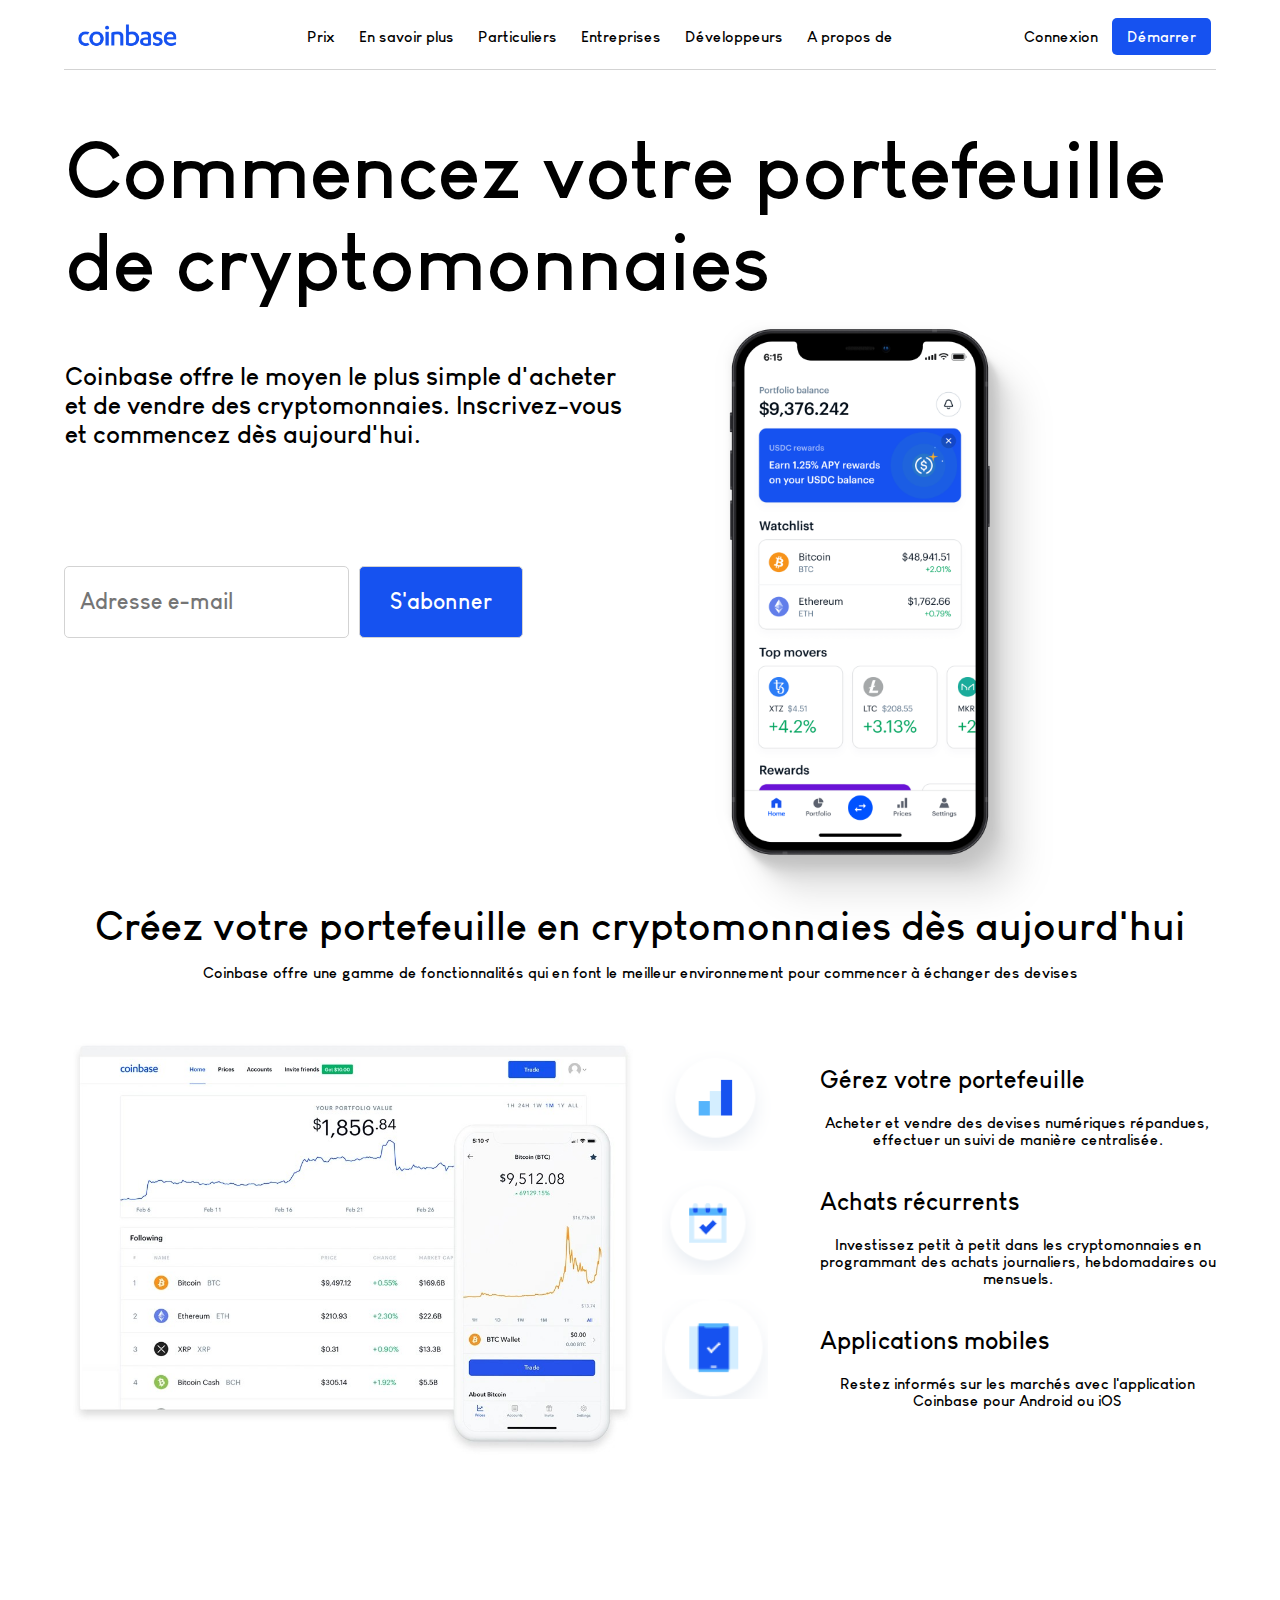
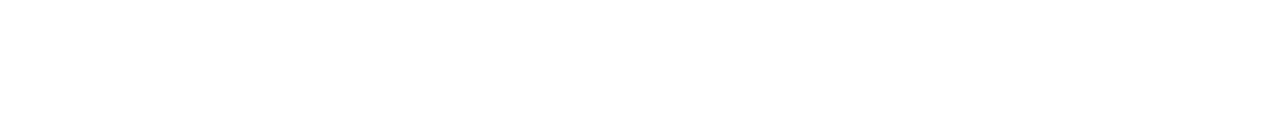
==== coinbase-etherum.html @ 3eb3d558 "Add files via upload" ====
<!DOCTYPE html>
<!DOCTYPE html>
<html>
<head>
	<meta charset="utf-8" />
	<link rel="shortcut icon" href="logo1.png" type="image/x-icon">
	<link rel="stylesheet" href="style.css" />
	<title>Etherum (ETH / EUR) Prix, Graphiques et Actualités | Coinbase</title>
</head>
<body>
	<nav>
		<div class="logo"> 
			<img src="logo2.png" alt="logo" class="nav-logo">
		</div>
		<div class=nav-menu>
			<a href="">Prix</a>
			<a href="">En savoir plus</a>
			<a href="">Particuliers</a>
			<a href="">Entreprises</a>
			<a href="">Développeurs</a>
			<a href="">A propos de</a>
		</div>
		<div class=con-dem>
			<a href="">Connexion</a>
			<a href="" class="Démarrer">Démarrer</a>
		</div>
	</nav>
	<section class="corps">
		<h1>Commencez votre portefeuille de cryptomonnaies</h1>
		<p>Coinbase offre le moyen le plus simple d'acheter et de vendre des cryptomonnaies. Inscrivez-vous et commencez dès aujourd'hui.</p>
	</section>
	<form method="post" >
		<div class="champs">
			<p>
				<input type="email" name="email" id="email" placeholder="Adresse e-mail">
			</p>
		</div>
		<div class="submit">
			<p>
				<input type="submit" id="submit" value="S'abonner">
			</p>
		</div>
	</form>
	<div class="infos">
		<h1>Créez votre portefeuille en cryptomonnaies dès aujourd'hui</h1>
		<p id="bas">Coinbase offre une gamme de fonctionnalités qui en font le meilleur environnement pour commencer à échanger des devises</p>
		<div class="textes_et_images">
			<img src="courbe.png">
			<div class="logos">
				<img src="logo portefeuille.png">
				<img src="logo récurrent.png">
				<img src="logo mobile.png">
			</div>
			<div>
				<h2>Gérez votre portefeuille</h2>
				<p>Acheter et vendre des devises numériques répandues, effectuer un suivi de manière centralisée.</p>
				<h2>Achats récurrents</h2>
				<p>Investissez petit à petit dans les cryptomonnaies en programmant des achats journaliers, hebdomadaires ou mensuels.</p>
				<h2>Applications mobiles</h2>
				<p>Restez informés sur les marchés avec l'application Coinbase pour Android ou iOS</p>
			</div>
		</div>
	</div>
</body>
</html>
---- style.css ----
@font-face { /*importation de la police Ferro-rosso.ttf*/
    font-family: 'Bold-titre';
    src: url('Louis George Cafe Bold.ttf');
}

body {
	background-color: white;
	background-image: url("mobile.png");
	background-repeat: no-repeat;
	background-position: 75% 320px;
	background-size: 400px;
	background-attachment: scroll;
	font-family: Bold-titre;
	margin: 5px 5% 0px 5%;
}

nav{
	padding: 5px;
	display: flex;
	align-items: center;
	justify-content: space-between;
	border-bottom: 1px solid lightgrey;
}

.logo img{
	height: 50px;
	position: top;
}

div>a{
	position: relative;
	float: center;
	padding: 10px;
	color: black;
	text-decoration: none;
	font-size: 15px;
}

div>a:after { /*lorsque animations HOVER est déclenchée*/
  	content: '';
  	position: absolute;
  	left: 0;
  	bottom: 0;
  	width: 0;
  	height: 3px;
  	font-color: black;
  	background: #1652F0;
  	transition: 450ms;
}
 
div>a:hover:after { /*animations css de soulignement des liens dans le header*/
  	width: 100%;
}

.con-dem>.Démarrer{
	padding: 10px 15px 10px 15px;
	background-color: #1652F0;
	border-radius: 5px;
	list-style: none;
	color: white;
}

.corps{
	padding: 1px;
    display: flex;
    flex-wrap: nowrap;
    justify-content: center;
    align-items: flex-start;
    align-content: flex-start;
    width: auto;
    height: auto;
    overflow: auto;
    flex-direction: column;
}

.corps img{
	height: 700px;
}

.corps h1{
	float: top;
	font-size: 80px;
}

.corps p{
	width: 50%;
	font-size: 25px;
	margin-top: 0px;
	margin-bottom: 100px;
}

.champs input{
	font-family: Bold-titre;
	font-size: 22px;
	border: 1px solid lightgrey;
	height: 60px;
	border-radius: 5px;
	padding: 5px 5px 5px 15px;
}

.submit input{
	color: white;
	font-family: Bold-titre;
	font-size: 22px;
	border: 1px solid lightgrey;
	background-color: #1652F0;
	height: 72px;
	border-radius: 5px;
	padding-left: 30px;
	padding-right: 30px;
	margin-left: 10px;
}

form{
    display: flex;
    flex-wrap: nowrap;
    justify-content: flex-start;
    align-items: flex-start;
    align-content: flex-start;
    width: auto;
    height: auto;
    overflow: auto;
    flex-direction: row;
    margin-bottom: 250px;
}

.infos h1{
	font-size: 40px;
	text-align: center;
	margin-bottom: 2px;
}

.infos p{
	font-size: 15px;
	justify-content: center;
	text-align: center;
}

#bas{
	margin-bottom: 50px;
}

.infos img{
	height: 450px;
	position: right;
}

.textes_et_images{
	display: flex;
    flex-wrap: nowrap;
    justify-content: flex-start;
    align-items: flex-start;
    align-content: flex-start;
    width: auto;
    height: auto;
    overflow: auto;
    flex-direction: row;
    margin-bottom: 250px;
}

.logos img{
	height: 100px;
	margin-top: 20px;
	margin-left: 20px;
}

.textes_et_images p{
	margin-bottom: 40px;
}

.textes_et_images h2{
	margin-top: 35px;
}

@media only screen and (max-width: 600px;) {
	body{
		background-color: blue;
	}
}
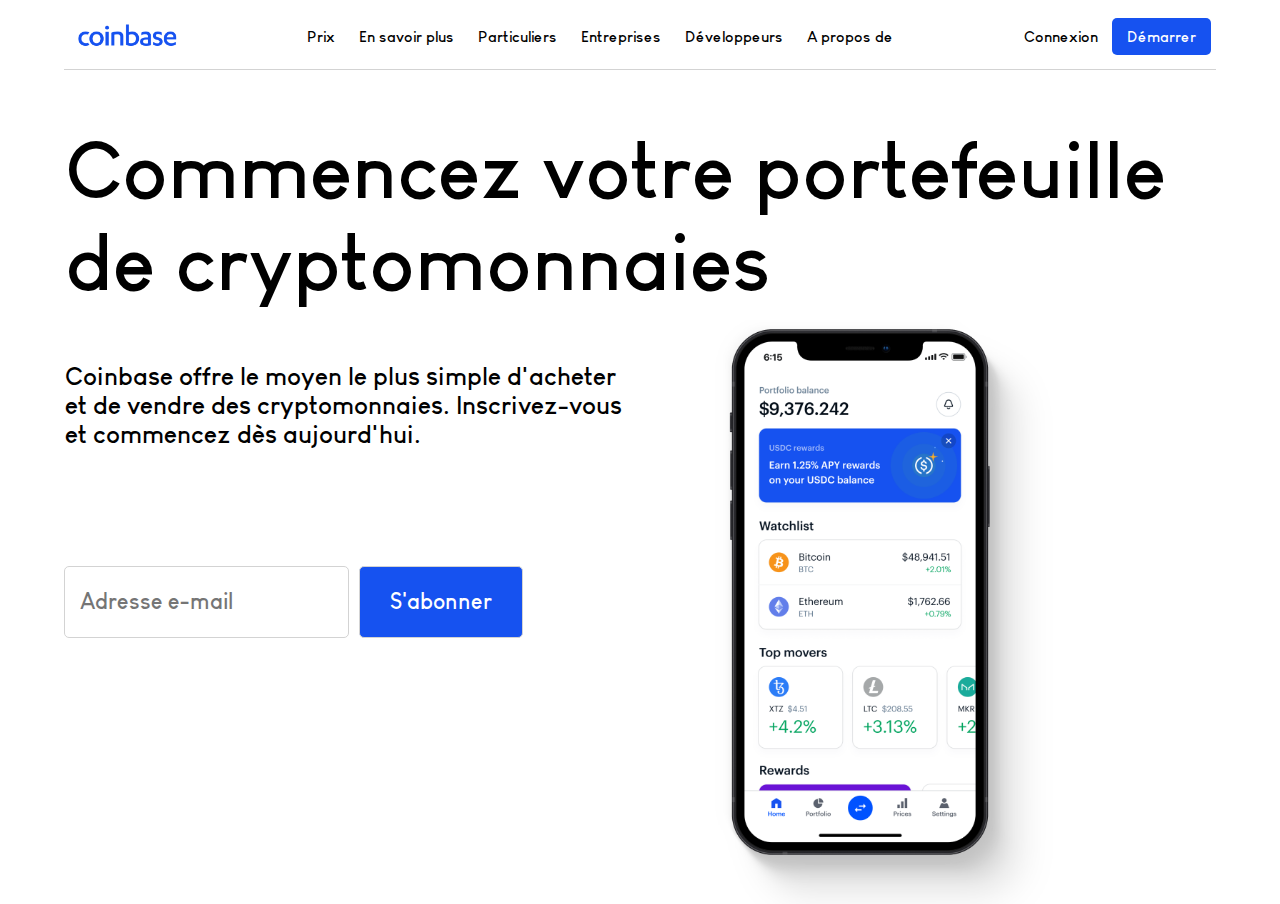
==== commit 72d05dae: "Add files via upload" ====
--- a/coinbase-etherum.html
+++ b/coinbase-etherum.html
@@ -42,24 +42,6 @@
 		</div>
 	</form>
 	<div class="infos">
-		<h1>Créez votre portefeuille en cryptomonnaies dès aujourd'hui</h1>
-		<p id="bas">Coinbase offre une gamme de fonctionnalités qui en font le meilleur environnement pour commencer à échanger des devises</p>
-		<div class="textes_et_images">
-			<img src="courbe.png">
-			<div class="logos">
-				<img src="logo portefeuille.png">
-				<img src="logo récurrent.png">
-				<img src="logo mobile.png">
-			</div>
-			<div>
-				<h2>Gérez votre portefeuille</h2>
-				<p>Acheter et vendre des devises numériques répandues, effectuer un suivi de manière centralisée.</p>
-				<h2>Achats récurrents</h2>
-				<p>Investissez petit à petit dans les cryptomonnaies en programmant des achats journaliers, hebdomadaires ou mensuels.</p>
-				<h2>Applications mobiles</h2>
-				<p>Restez informés sur les marchés avec l'application Coinbase pour Android ou iOS</p>
-			</div>
-		</div>
 	</div>
 </body>
 </html>--- a/style.css
+++ b/style.css
@@ -124,56 +124,127 @@
     margin-bottom: 250px;
 }
 
-.infos h1{
-	font-size: 40px;
-	text-align: center;
-	margin-bottom: 2px;
-}
-
-.infos p{
-	font-size: 15px;
+@media screen and (max-width: 1230px) {
+	body{
+		background-color: white;
+		background-image: none;
+		font-family: Bold-titre;
+		margin: 5px 5% 0px 5%;
+		text-align: justify-all;
+	}
+
+	nav{
+	padding: 5px;
+	display: flex;
+	flex-wrap: nowrap;
+	align-items: auto;
+	align-content: center
 	justify-content: center;
-	text-align: center;
-}
-
-#bas{
-	margin-bottom: 50px;
-}
-
-.infos img{
-	height: 450px;
-	position: right;
-}
-
-.textes_et_images{
-	display: flex;
-    flex-wrap: nowrap;
-    justify-content: flex-start;
-    align-items: flex-start;
-    align-content: flex-start;
-    width: auto;
-    height: auto;
-    overflow: auto;
-    flex-direction: row;
-    margin-bottom: 250px;
-}
-
-.logos img{
-	height: 100px;
-	margin-top: 20px;
-	margin-left: 20px;
-}
-
-.textes_et_images p{
-	margin-bottom: 40px;
-}
-
-.textes_et_images h2{
-	margin-top: 35px;
-}
-
-@media only screen and (max-width: 600px;) {
-	body{
-		background-color: blue;
-	}
-}
+	overflow: auto;
+	   flex-direction: row;
+	border-bottom: 1px solid lightgrey;
+	}
+
+	.logo img{
+		height: 150px;
+		position: top;
+	}
+
+	div>a{
+		position: relative;
+		float: center;
+		padding: 10px;
+		color: black;
+		text-decoration: none;
+		font-size: 15px;
+	}
+
+	div>a:after { /*lorsque animations HOVER est déclenchée*/
+	  	content: '';
+	  	position: absolute;
+	  	left: 0;
+	  	bottom: 0;
+	  	width: 0;
+	  	height: 3px;
+	  	font-color: black;
+	  	background: #1652F0;
+	  	transition: 450ms;
+	}
+	 
+	div>a:hover:after { /*animations css de soulignement des liens dans le header*/
+	  	width: 100%;
+	}
+
+	.con-dem>.Démarrer{
+		padding: 10px 15px 10px 15px;
+		background-color: #1652F0;
+		border-radius: 5px;
+		list-style: none;
+		color: white;
+	}
+
+	.corps{
+		padding: 1px;
+	    display: flex;
+	    flex-wrap: nowrap;
+	    justify-content: center;
+	    align-items: flex-start;
+	    align-content: flex-start;
+	    width: auto;
+	    height: auto;
+	    overflow: auto;
+	    flex-direction: column;
+	}
+
+	.corps img{
+		height: 700px;
+	}
+
+	.corps h1{
+		float: top;
+		font-size: 80px;
+	}
+
+	.corps p{
+		width: 50%;
+		font-size: 25px;
+		margin-top: 0px;
+		margin-bottom: 100px;
+	}
+
+	.champs input{
+		font-family: Bold-titre;
+		font-size: 22px;
+		border: 1px solid lightgrey;
+		height: 60px;
+		border-radius: 5px;
+		padding: 5px 5px 5px 15px;
+	}
+
+	.submit input{
+		color: white;
+		font-family: Bold-titre;
+		font-size: 22px;
+		border: 1px solid lightgrey;
+		background-color: #1652F0;
+		height: 72px;
+		border-radius: 5px;
+		padding-left: 30px;
+		padding-right: 30px;
+		margin-left: 10px;
+	}
+
+	form{
+	    display: flex;
+	    flex-wrap: nowrap;
+	    justify-content: flex-start;
+	    align-items: flex-start;
+	    align-content: flex-start;
+	    width: auto;
+	    height: auto;
+	    overflow: auto;
+	    flex-direction: row;
+	    margin-bottom: 250px;
+	}
+
+}
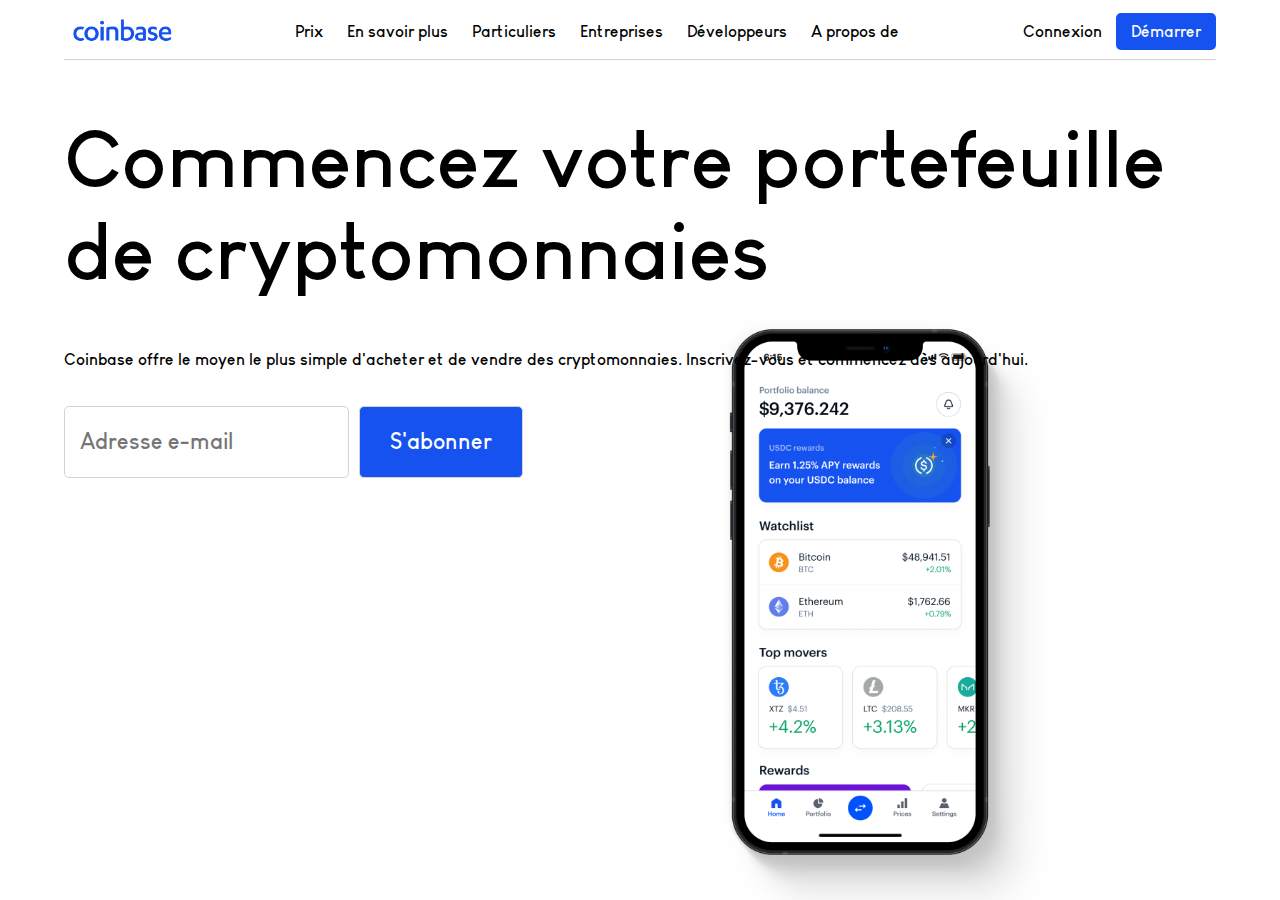
==== commit c7d6ae39: "Add files via upload" ====
--- a/coinbase-etherum.html
+++ b/coinbase-etherum.html
@@ -25,10 +25,10 @@
 			<a href="" class="Démarrer">Démarrer</a>
 		</div>
 	</nav>
-	<section class="corps">
+	<div class="principal">
 		<h1>Commencez votre portefeuille de cryptomonnaies</h1>
-		<p>Coinbase offre le moyen le plus simple d'acheter et de vendre des cryptomonnaies. Inscrivez-vous et commencez dès aujourd'hui.</p>
-	</section>
+		<h4>Coinbase offre le moyen le plus simple d'acheter et de vendre des cryptomonnaies. Inscrivez-vous et commencez dès aujourd'hui.</h4>
+	</div>
 	<form method="post" >
 		<div class="champs">
 			<p>
@@ -42,6 +42,6 @@
 		</div>
 	</form>
 	<div class="infos">
-	</div>
+	</div>	
 </body>
 </html>--- a/style.css
+++ b/style.css
@@ -15,7 +15,6 @@
 }
 
 nav{
-	padding: 5px;
 	display: flex;
 	align-items: center;
 	justify-content: space-between;
@@ -33,7 +32,6 @@
 	padding: 10px;
 	color: black;
 	text-decoration: none;
-	font-size: 15px;
 }
 
 div>a:after { /*lorsque animations HOVER est déclenchée*/
@@ -73,16 +71,12 @@
     flex-direction: column;
 }
 
-.corps img{
-	height: 700px;
-}
-
-.corps h1{
+.principal h1{
 	float: top;
 	font-size: 80px;
 }
 
-.corps p{
+.principal h2{
 	width: 50%;
 	font-size: 25px;
 	margin-top: 0px;
@@ -129,20 +123,31 @@
 		background-color: white;
 		background-image: none;
 		font-family: Bold-titre;
-		margin: 5px 5% 0px 5%;
-		text-align: justify-all;
+		margin: 5px 5% 0% 5%;
+		display: flex;
+		flex-wrap: nowrap;
+		align-items: center;
+		align-content: center
+		justify-content: center;
+		overflow: auto;
+		flex-direction: column;
+		text-align: center;
 	}
 
 	nav{
-	padding: 5px;
-	display: flex;
-	flex-wrap: nowrap;
-	align-items: auto;
-	align-content: center
-	justify-content: center;
-	overflow: auto;
-	   flex-direction: row;
-	border-bottom: 1px solid lightgrey;
+		padding: 5px;
+		display: flex;
+		flex-wrap: nowrap;
+		align-items: auto;
+		align-content: left;
+		justify-content: flex-start;
+		overflow: auto;
+		flex-direction: row;
+		border-bottom: 1px solid lightgrey;
+	}
+
+	.nav-menu a{
+		display: none;
 	}
 
 	.logo img{
@@ -150,7 +155,7 @@
 		position: top;
 	}
 
-	div>a{
+	a{
 		position: relative;
 		float: center;
 		padding: 10px;
@@ -159,7 +164,7 @@
 		font-size: 15px;
 	}
 
-	div>a:after { /*lorsque animations HOVER est déclenchée*/
+	a:after { /*lorsque animations HOVER est déclenchée*/
 	  	content: '';
 	  	position: absolute;
 	  	left: 0;
@@ -171,7 +176,7 @@
 	  	transition: 450ms;
 	}
 	 
-	div>a:hover:after { /*animations css de soulignement des liens dans le header*/
+	a:hover:after { /*animations css de soulignement des liens dans le header*/
 	  	width: 100%;
 	}
 
@@ -183,33 +188,12 @@
 		color: white;
 	}
 
-	.corps{
-		padding: 1px;
-	    display: flex;
-	    flex-wrap: nowrap;
-	    justify-content: center;
-	    align-items: flex-start;
-	    align-content: flex-start;
-	    width: auto;
-	    height: auto;
-	    overflow: auto;
-	    flex-direction: column;
-	}
-
-	.corps img{
-		height: 700px;
-	}
-
-	.corps h1{
-		float: top;
-		font-size: 80px;
-	}
-
-	.corps p{
-		width: 50%;
-		font-size: 25px;
-		margin-top: 0px;
-		margin-bottom: 100px;
+	.principal h1{
+		font-size:5em;
+	}
+
+	.principal h4{
+		font-size: 2em;
 	}
 
 	.champs input{
@@ -234,17 +218,4 @@
 		margin-left: 10px;
 	}
 
-	form{
-	    display: flex;
-	    flex-wrap: nowrap;
-	    justify-content: flex-start;
-	    align-items: flex-start;
-	    align-content: flex-start;
-	    width: auto;
-	    height: auto;
-	    overflow: auto;
-	    flex-direction: row;
-	    margin-bottom: 250px;
-	}
-
-}
+}
